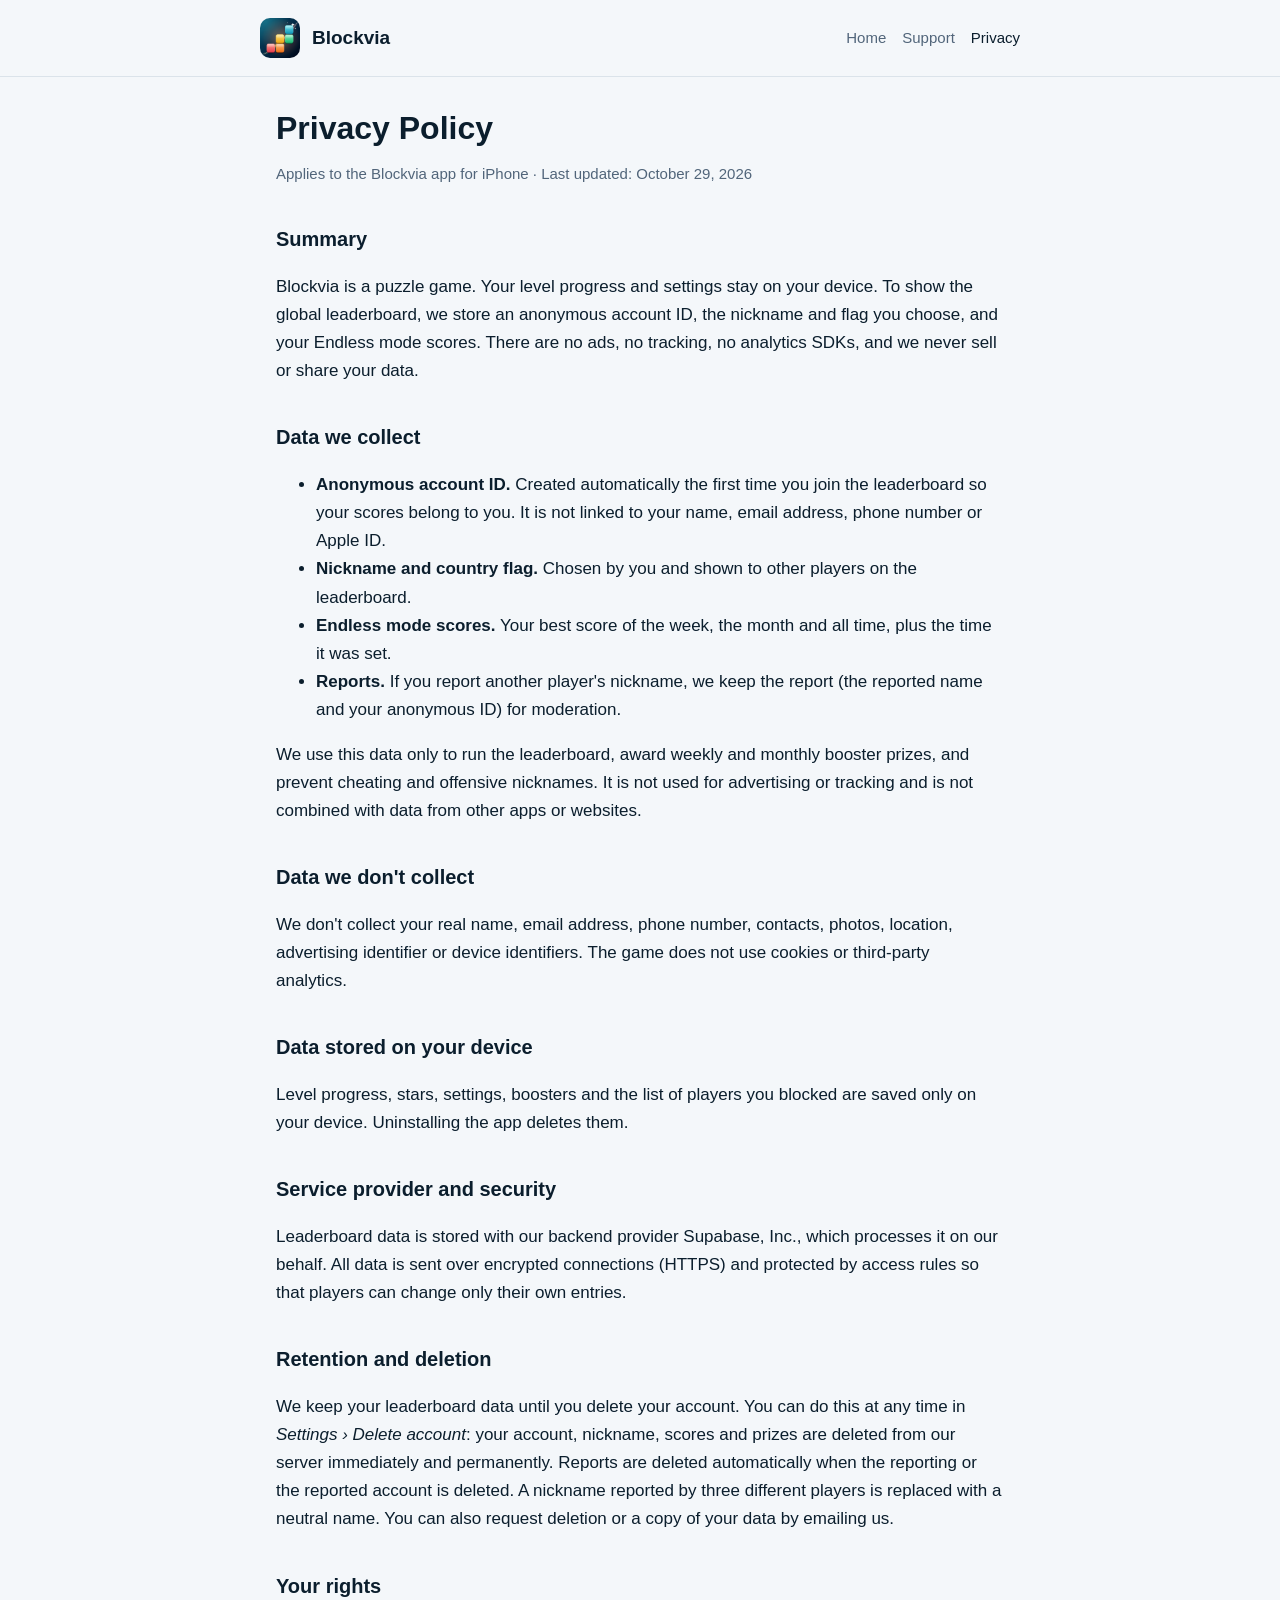
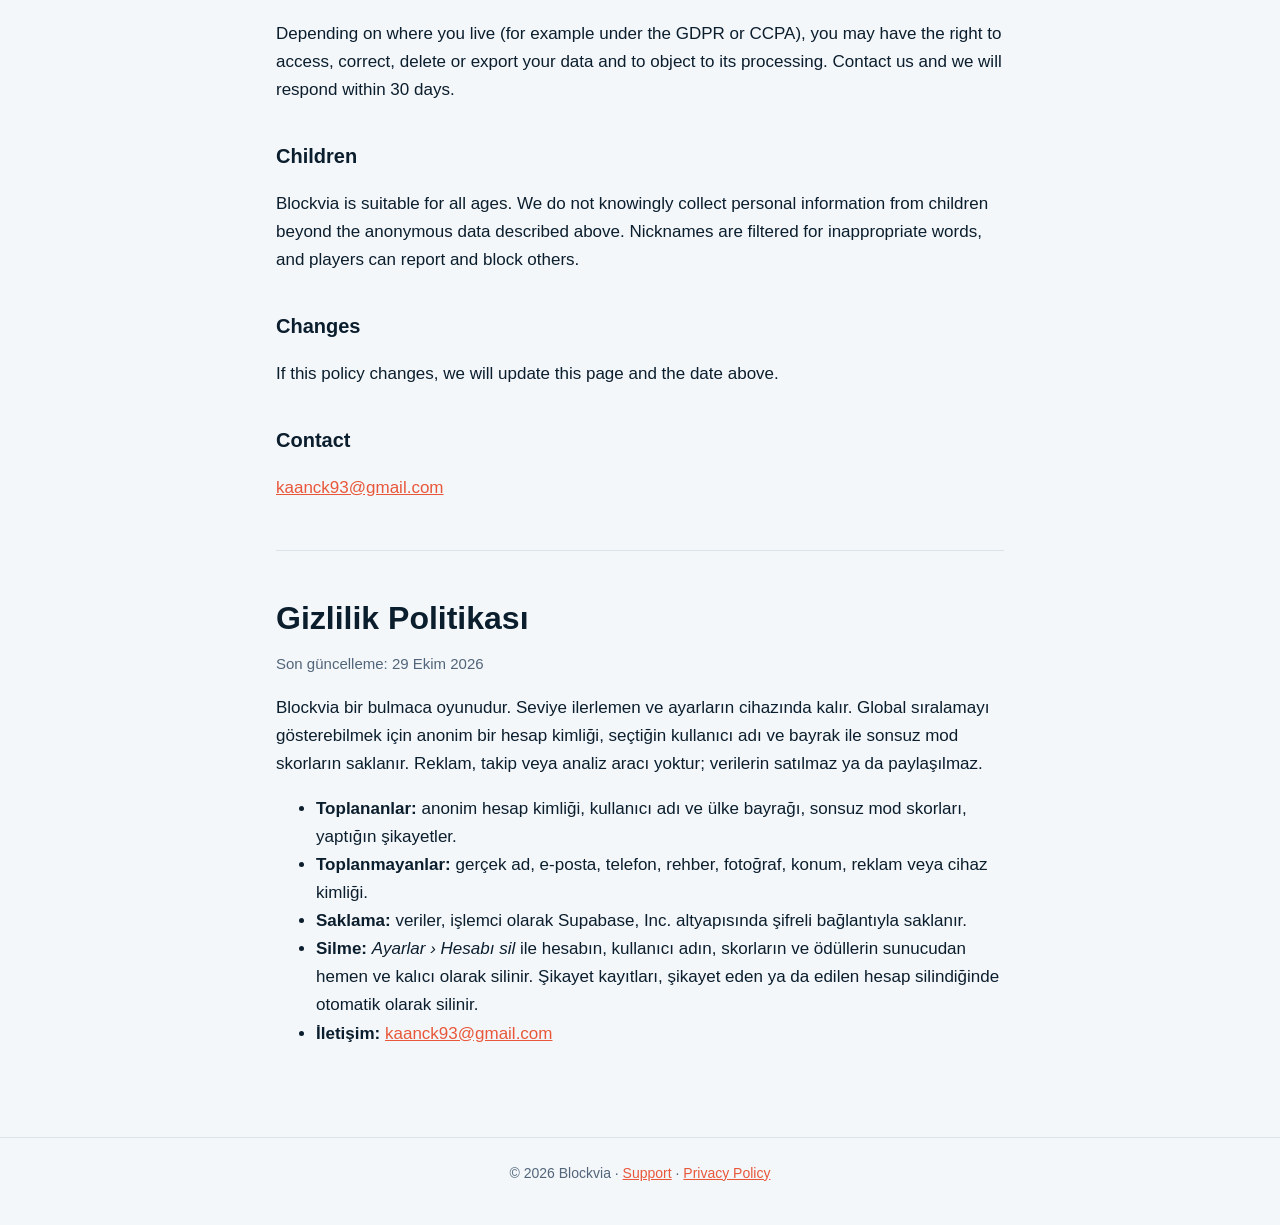
==== privacy.html @ 8fdf5b7e "Blockvia website: home, support and privacy policy Co-Authored-By: Claude Opus 5.5 <noreply@anthropi" ====
<!doctype html>
<html lang="en">
<head>
<meta charset="utf-8">
<meta name="viewport" content="width=device-width, initial-scale=1">
<title>Blockvia Privacy Policy</title>
<link rel="icon" href="icon.png">
<link rel="stylesheet" href="style.css">
</head>
<body>
<header><div class="in"><img src="icon.png" alt=""><strong>Blockvia</strong>
<nav><a href="index.html">Home</a><a href="support.html">Support</a><a href="privacy.html" aria-current="page">Privacy</a></nav></div></header>
<main>
<h1>Privacy Policy</h1>
<p class="muted">Applies to the Blockvia app for iPhone · Last updated: October 29, 2026</p>

<h2>Summary</h2>
<p>Blockvia is a puzzle game. Your level progress and settings stay on your device. To show the global leaderboard, we store an anonymous account ID, the nickname and flag you choose, and your Endless mode scores. There are no ads, no tracking, no analytics SDKs, and we never sell or share your data.</p>

<h2>Data we collect</h2>
<ul>
	<li><strong>Anonymous account ID.</strong> Created automatically the first time you join the leaderboard so your scores belong to you. It is not linked to your name, email address, phone number or Apple ID.</li>
	<li><strong>Nickname and country flag.</strong> Chosen by you and shown to other players on the leaderboard.</li>
	<li><strong>Endless mode scores.</strong> Your best score of the week, the month and all time, plus the time it was set.</li>
	<li><strong>Reports.</strong> If you report another player's nickname, we keep the report (the reported name and your anonymous ID) for moderation.</li>
</ul>
<p>We use this data only to run the leaderboard, award weekly and monthly booster prizes, and prevent cheating and offensive nicknames. It is not used for advertising or tracking and is not combined with data from other apps or websites.</p>

<h2>Data we don't collect</h2>
<p>We don't collect your real name, email address, phone number, contacts, photos, location, advertising identifier or device identifiers. The game does not use cookies or third-party analytics.</p>

<h2>Data stored on your device</h2>
<p>Level progress, stars, settings, boosters and the list of players you blocked are saved only on your device. Uninstalling the app deletes them.</p>

<h2>Service provider and security</h2>
<p>Leaderboard data is stored with our backend provider Supabase, Inc., which processes it on our behalf. All data is sent over encrypted connections (HTTPS) and protected by access rules so that players can change only their own entries.</p>

<h2>Retention and deletion</h2>
<p>We keep your leaderboard data until you delete your account. You can do this at any time in <em>Settings › Delete account</em>: your account, nickname, scores and prizes are deleted from our server immediately and permanently. Reports are deleted automatically when the reporting or the reported account is deleted. A nickname reported by three different players is replaced with a neutral name. You can also request deletion or a copy of your data by emailing us.</p>

<h2>Your rights</h2>
<p>Depending on where you live (for example under the GDPR or CCPA), you may have the right to access, correct, delete or export your data and to object to its processing. Contact us and we will respond within 30 days.</p>

<h2>Children</h2>
<p>Blockvia is suitable for all ages. We do not knowingly collect personal information from children beyond the anonymous data described above. Nicknames are filtered for inappropriate words, and players can report and block others.</p>

<h2>Changes</h2>
<p>If this policy changes, we will update this page and the date above.</p>

<h2>Contact</h2>
<p><a href="mailto:kaanck93@gmail.com?subject=Blockvia%20Privacy">kaanck93@gmail.com</a></p>

<hr>

<h1>Gizlilik Politikası</h1>
<p class="muted">Son güncelleme: 29 Ekim 2026</p>
<p>Blockvia bir bulmaca oyunudur. Seviye ilerlemen ve ayarların cihazında kalır. Global sıralamayı gösterebilmek için anonim bir hesap kimliği, seçtiğin kullanıcı adı ve bayrak ile sonsuz mod skorların saklanır. Reklam, takip veya analiz aracı yoktur; verilerin satılmaz ya da paylaşılmaz.</p>
<ul>
	<li><strong>Toplananlar:</strong> anonim hesap kimliği, kullanıcı adı ve ülke bayrağı, sonsuz mod skorları, yaptığın şikayetler.</li>
	<li><strong>Toplanmayanlar:</strong> gerçek ad, e-posta, telefon, rehber, fotoğraf, konum, reklam veya cihaz kimliği.</li>
	<li><strong>Saklama:</strong> veriler, işlemci olarak Supabase, Inc. altyapısında şifreli bağlantıyla saklanır.</li>
	<li><strong>Silme:</strong> <em>Ayarlar › Hesabı sil</em> ile hesabın, kullanıcı adın, skorların ve ödüllerin sunucudan hemen ve kalıcı olarak silinir. Şikayet kayıtları, şikayet eden ya da edilen hesap silindiğinde otomatik olarak silinir.</li>
	<li><strong>İletişim:</strong> <a href="mailto:kaanck93@gmail.com">kaanck93@gmail.com</a></li>
</ul>
</main>
<footer>© 2026 Blockvia · <a href="support.html">Support</a> · <a href="privacy.html">Privacy Policy</a></footer>
</body>
</html>
---- style.css ----
:root {
	color-scheme: light dark;
	--bg: #f4f7fa;
	--card: #ffffff;
	--fg: #0b1e2d;
	--muted: #51657a;
	--line: #dbe3ea;
	--accent: #e8573a;
	--accent2: #1597b8;
}
@media (prefers-color-scheme: dark) {
	:root { --bg: #06121f; --card: #0c2133; --fg: #e9f1f7; --muted: #9db2c4; --line: #1b3449; --accent: #ff8a5c; --accent2: #3fd5e0; }
}
* { box-sizing: border-box; }
body { margin: 0; background: var(--bg); color: var(--fg); font: 17px/1.65 -apple-system, BlinkMacSystemFont, "Segoe UI", Roboto, "Helvetica Neue", sans-serif; }
a { color: var(--accent); }
header { padding: 18px 16px; border-bottom: 1px solid var(--line); }
header .in { max-width: 760px; margin: 0 auto; display: flex; align-items: center; gap: 12px; flex-wrap: wrap; }
header img { width: 40px; height: 40px; border-radius: 10px; }
header strong { font-size: 19px; margin-right: auto; }
nav a { color: var(--muted); text-decoration: none; margin-left: 16px; font-size: 15px; }
nav a:hover, nav a[aria-current] { color: var(--fg); }
main { max-width: 760px; margin: 0 auto; padding: 32px 16px 72px; }
h1 { font-size: 32px; line-height: 1.2; margin: 0 0 6px; }
h2 { font-size: 20px; margin: 36px 0 8px; }
.muted { color: var(--muted); font-size: 15px; }
.hero { text-align: center; padding: 24px 0 8px; }
.hero img.icon { width: 132px; height: 132px; border-radius: 30px; box-shadow: 0 12px 32px rgba(0, 0, 0, .25); }
.hero p { font-size: 19px; color: var(--muted); max-width: 560px; margin: 8px auto 0; }
.cover { width: 100%; border-radius: 18px; margin: 28px 0 8px; display: block; }
.grid { display: grid; grid-template-columns: repeat(auto-fit, minmax(210px, 1fr)); gap: 14px; margin-top: 24px; }
.card { background: var(--card); border: 1px solid var(--line); border-radius: 16px; padding: 18px; }
.card h3 { margin: 0 0 4px; font-size: 17px; }
.card p { margin: 0; color: var(--muted); font-size: 15px; }
.pill { display: inline-block; margin-top: 22px; padding: 10px 18px; border-radius: 999px; background: var(--accent); color: #fff; font-weight: 600; text-decoration: none; }
details { background: var(--card); border: 1px solid var(--line); border-radius: 14px; padding: 14px 18px; margin: 10px 0; }
summary { cursor: pointer; font-weight: 600; }
footer { text-align: center; color: var(--muted); font-size: 14px; padding: 24px 16px 40px; border-top: 1px solid var(--line); }
hr { border: 0; border-top: 1px solid var(--line); margin: 48px 0; }
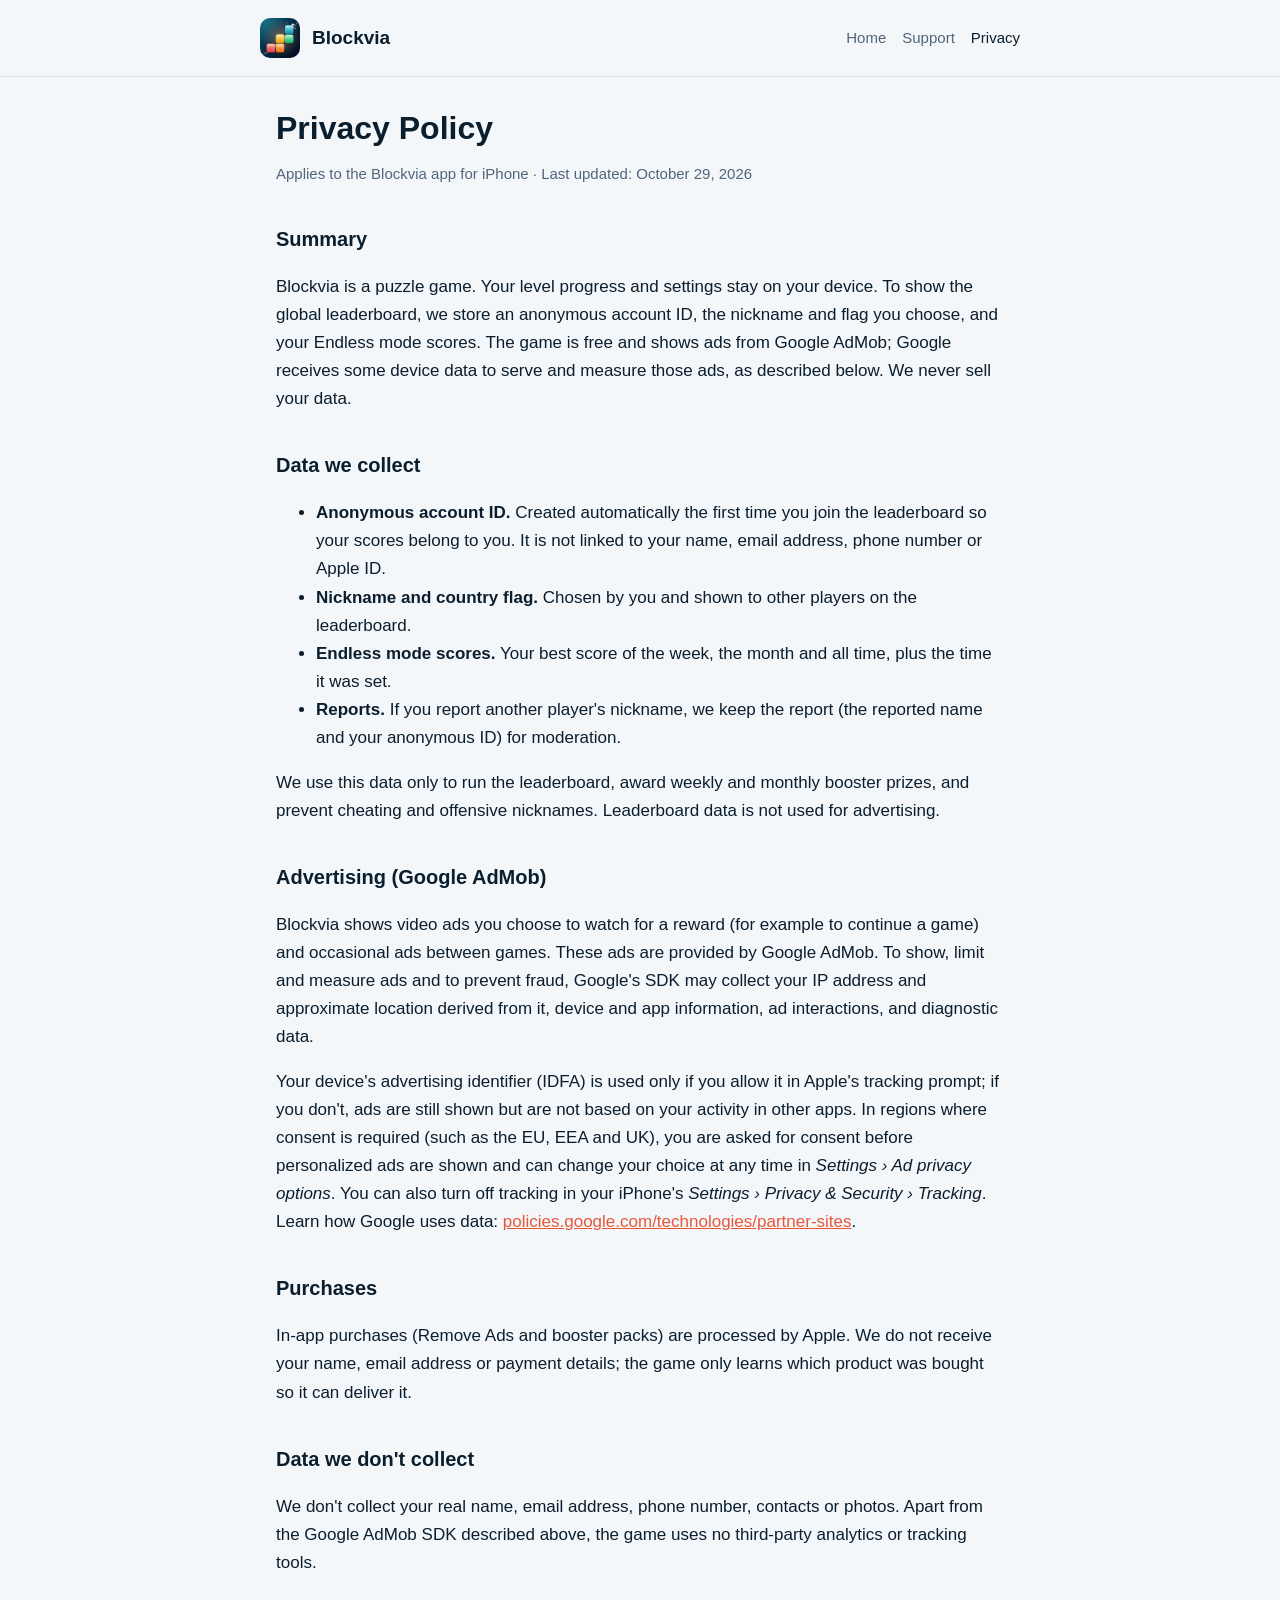
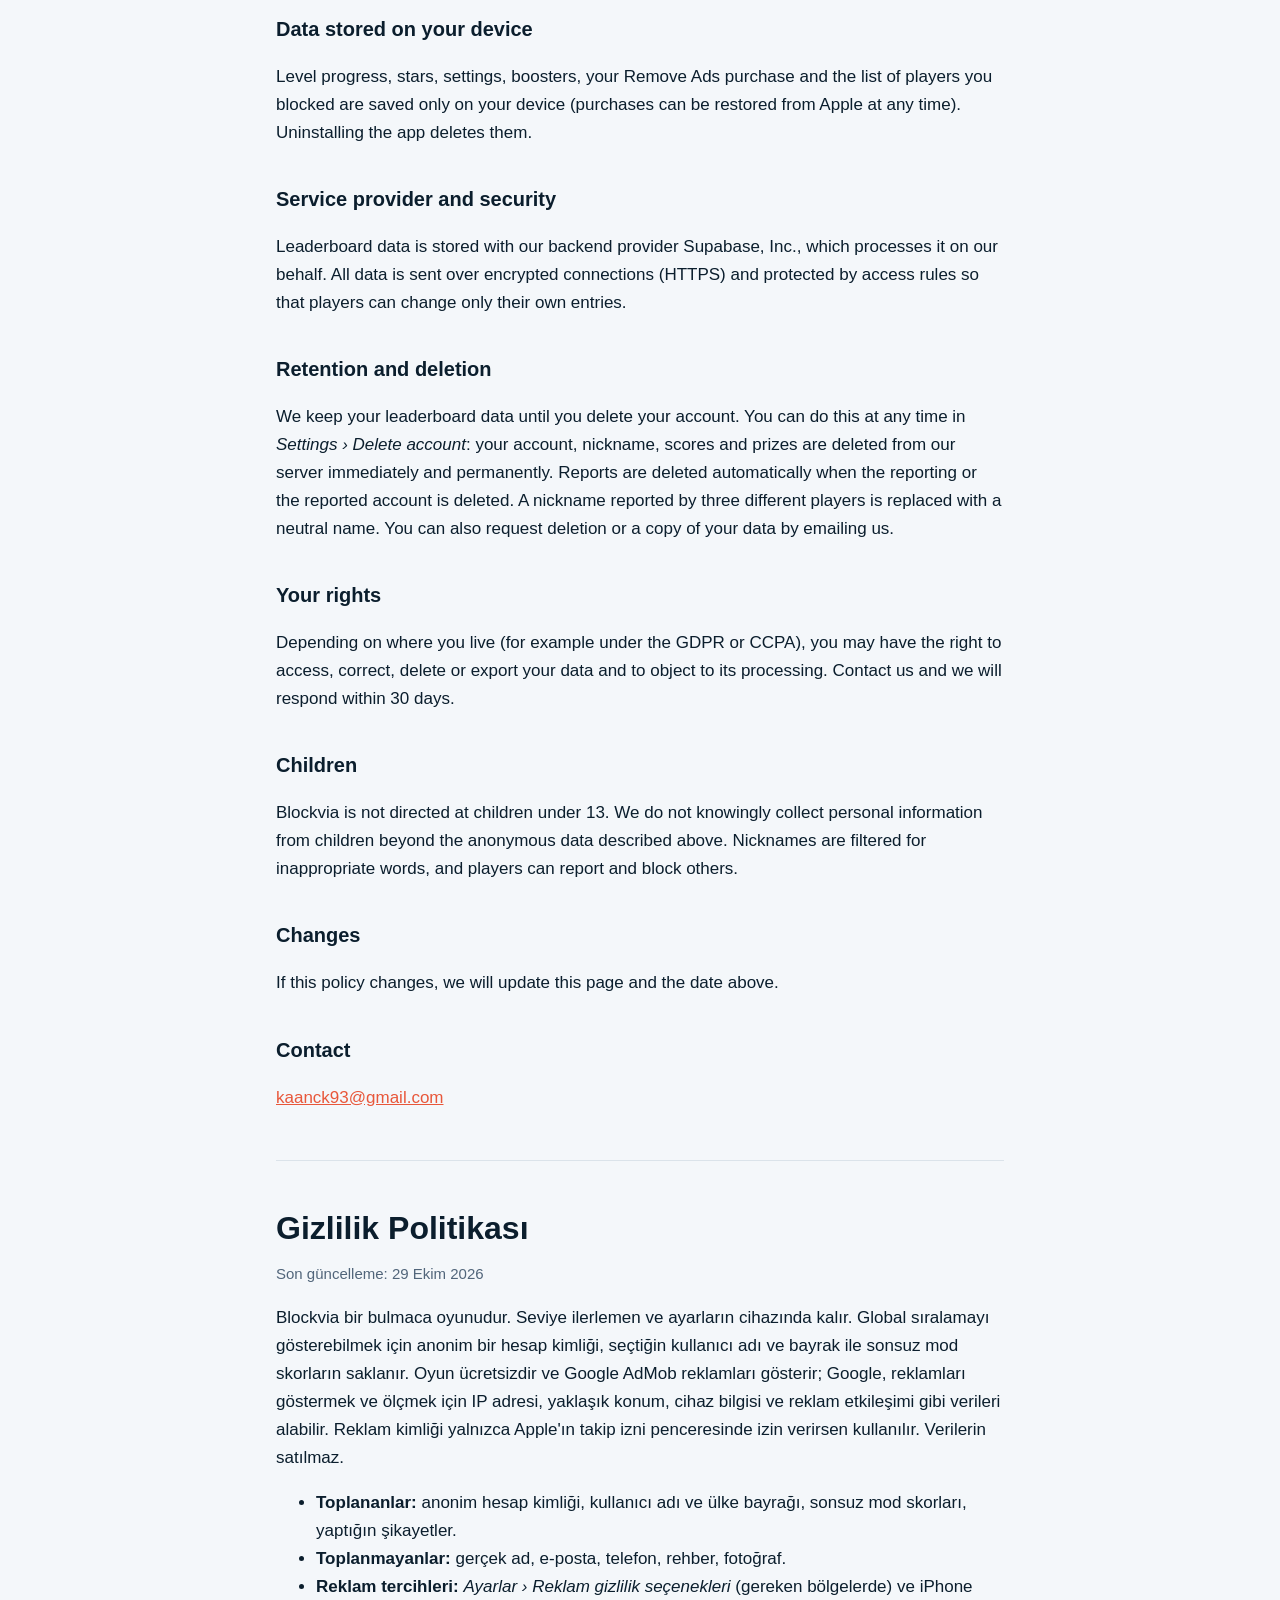
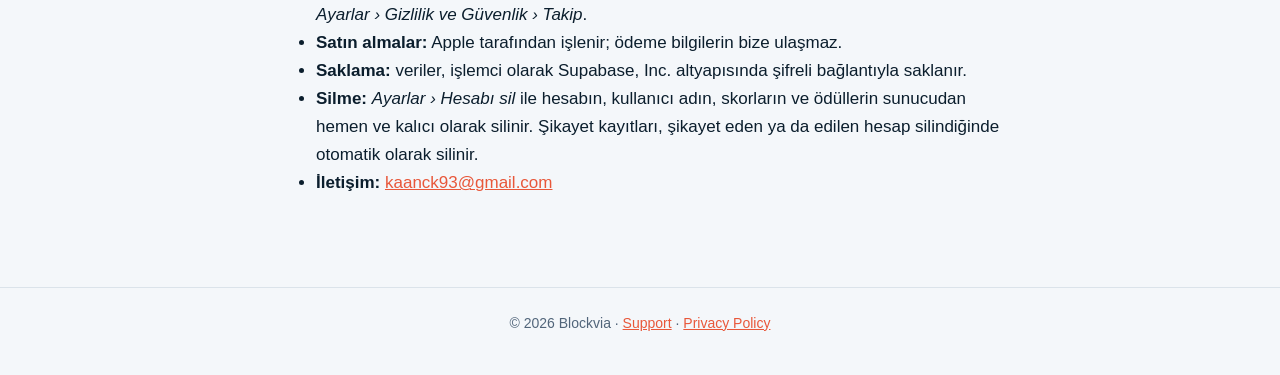
==== commit 27ae2816: "Privacy policy and support: Google AdMob ads and in-app purchases Co-Authored-By: Claude Opus 5.5 <n" ====
--- a/privacy.html
+++ b/privacy.html
@@ -15,7 +15,7 @@
 <p class="muted">Applies to the Blockvia app for iPhone · Last updated: October 29, 2026</p>
 
 <h2>Summary</h2>
-<p>Blockvia is a puzzle game. Your level progress and settings stay on your device. To show the global leaderboard, we store an anonymous account ID, the nickname and flag you choose, and your Endless mode scores. There are no ads, no tracking, no analytics SDKs, and we never sell or share your data.</p>
+<p>Blockvia is a puzzle game. Your level progress and settings stay on your device. To show the global leaderboard, we store an anonymous account ID, the nickname and flag you choose, and your Endless mode scores. The game is free and shows ads from Google AdMob; Google receives some device data to serve and measure those ads, as described below. We never sell your data.</p>
 
 <h2>Data we collect</h2>
 <ul>
@@ -24,13 +24,20 @@
 	<li><strong>Endless mode scores.</strong> Your best score of the week, the month and all time, plus the time it was set.</li>
 	<li><strong>Reports.</strong> If you report another player's nickname, we keep the report (the reported name and your anonymous ID) for moderation.</li>
 </ul>
-<p>We use this data only to run the leaderboard, award weekly and monthly booster prizes, and prevent cheating and offensive nicknames. It is not used for advertising or tracking and is not combined with data from other apps or websites.</p>
+<p>We use this data only to run the leaderboard, award weekly and monthly booster prizes, and prevent cheating and offensive nicknames. Leaderboard data is not used for advertising.</p>
+
+<h2>Advertising (Google AdMob)</h2>
+<p>Blockvia shows video ads you choose to watch for a reward (for example to continue a game) and occasional ads between games. These ads are provided by Google AdMob. To show, limit and measure ads and to prevent fraud, Google's SDK may collect your IP address and approximate location derived from it, device and app information, ad interactions, and diagnostic data.</p>
+<p>Your device's advertising identifier (IDFA) is used only if you allow it in Apple's tracking prompt; if you don't, ads are still shown but are not based on your activity in other apps. In regions where consent is required (such as the EU, EEA and UK), you are asked for consent before personalized ads are shown and can change your choice at any time in <em>Settings › Ad privacy options</em>. You can also turn off tracking in your iPhone's <em>Settings › Privacy &amp; Security › Tracking</em>. Learn how Google uses data: <a href="https://policies.google.com/technologies/partner-sites">policies.google.com/technologies/partner-sites</a>.</p>
+
+<h2>Purchases</h2>
+<p>In-app purchases (Remove Ads and booster packs) are processed by Apple. We do not receive your name, email address or payment details; the game only learns which product was bought so it can deliver it.</p>
 
 <h2>Data we don't collect</h2>
-<p>We don't collect your real name, email address, phone number, contacts, photos, location, advertising identifier or device identifiers. The game does not use cookies or third-party analytics.</p>
+<p>We don't collect your real name, email address, phone number, contacts or photos. Apart from the Google AdMob SDK described above, the game uses no third-party analytics or tracking tools.</p>
 
 <h2>Data stored on your device</h2>
-<p>Level progress, stars, settings, boosters and the list of players you blocked are saved only on your device. Uninstalling the app deletes them.</p>
+<p>Level progress, stars, settings, boosters, your Remove Ads purchase and the list of players you blocked are saved only on your device (purchases can be restored from Apple at any time). Uninstalling the app deletes them.</p>
 
 <h2>Service provider and security</h2>
 <p>Leaderboard data is stored with our backend provider Supabase, Inc., which processes it on our behalf. All data is sent over encrypted connections (HTTPS) and protected by access rules so that players can change only their own entries.</p>
@@ -42,7 +49,7 @@
 <p>Depending on where you live (for example under the GDPR or CCPA), you may have the right to access, correct, delete or export your data and to object to its processing. Contact us and we will respond within 30 days.</p>
 
 <h2>Children</h2>
-<p>Blockvia is suitable for all ages. We do not knowingly collect personal information from children beyond the anonymous data described above. Nicknames are filtered for inappropriate words, and players can report and block others.</p>
+<p>Blockvia is not directed at children under 13. We do not knowingly collect personal information from children beyond the anonymous data described above. Nicknames are filtered for inappropriate words, and players can report and block others.</p>
 
 <h2>Changes</h2>
 <p>If this policy changes, we will update this page and the date above.</p>
@@ -54,10 +61,12 @@
 
 <h1>Gizlilik Politikası</h1>
 <p class="muted">Son güncelleme: 29 Ekim 2026</p>
-<p>Blockvia bir bulmaca oyunudur. Seviye ilerlemen ve ayarların cihazında kalır. Global sıralamayı gösterebilmek için anonim bir hesap kimliği, seçtiğin kullanıcı adı ve bayrak ile sonsuz mod skorların saklanır. Reklam, takip veya analiz aracı yoktur; verilerin satılmaz ya da paylaşılmaz.</p>
+<p>Blockvia bir bulmaca oyunudur. Seviye ilerlemen ve ayarların cihazında kalır. Global sıralamayı gösterebilmek için anonim bir hesap kimliği, seçtiğin kullanıcı adı ve bayrak ile sonsuz mod skorların saklanır. Oyun ücretsizdir ve Google AdMob reklamları gösterir; Google, reklamları göstermek ve ölçmek için IP adresi, yaklaşık konum, cihaz bilgisi ve reklam etkileşimi gibi verileri alabilir. Reklam kimliği yalnızca Apple'ın takip izni penceresinde izin verirsen kullanılır. Verilerin satılmaz.</p>
 <ul>
 	<li><strong>Toplananlar:</strong> anonim hesap kimliği, kullanıcı adı ve ülke bayrağı, sonsuz mod skorları, yaptığın şikayetler.</li>
-	<li><strong>Toplanmayanlar:</strong> gerçek ad, e-posta, telefon, rehber, fotoğraf, konum, reklam veya cihaz kimliği.</li>
+	<li><strong>Toplanmayanlar:</strong> gerçek ad, e-posta, telefon, rehber, fotoğraf.</li>
+	<li><strong>Reklam tercihleri:</strong> <em>Ayarlar › Reklam gizlilik seçenekleri</em> (gereken bölgelerde) ve iPhone <em>Ayarlar › Gizlilik ve Güvenlik › Takip</em>.</li>
+	<li><strong>Satın almalar:</strong> Apple tarafından işlenir; ödeme bilgilerin bize ulaşmaz.</li>
 	<li><strong>Saklama:</strong> veriler, işlemci olarak Supabase, Inc. altyapısında şifreli bağlantıyla saklanır.</li>
 	<li><strong>Silme:</strong> <em>Ayarlar › Hesabı sil</em> ile hesabın, kullanıcı adın, skorların ve ödüllerin sunucudan hemen ve kalıcı olarak silinir. Şikayet kayıtları, şikayet eden ya da edilen hesap silindiğinde otomatik olarak silinir.</li>
 	<li><strong>İletişim:</strong> <a href="mailto:kaanck93@gmail.com">kaanck93@gmail.com</a></li>
